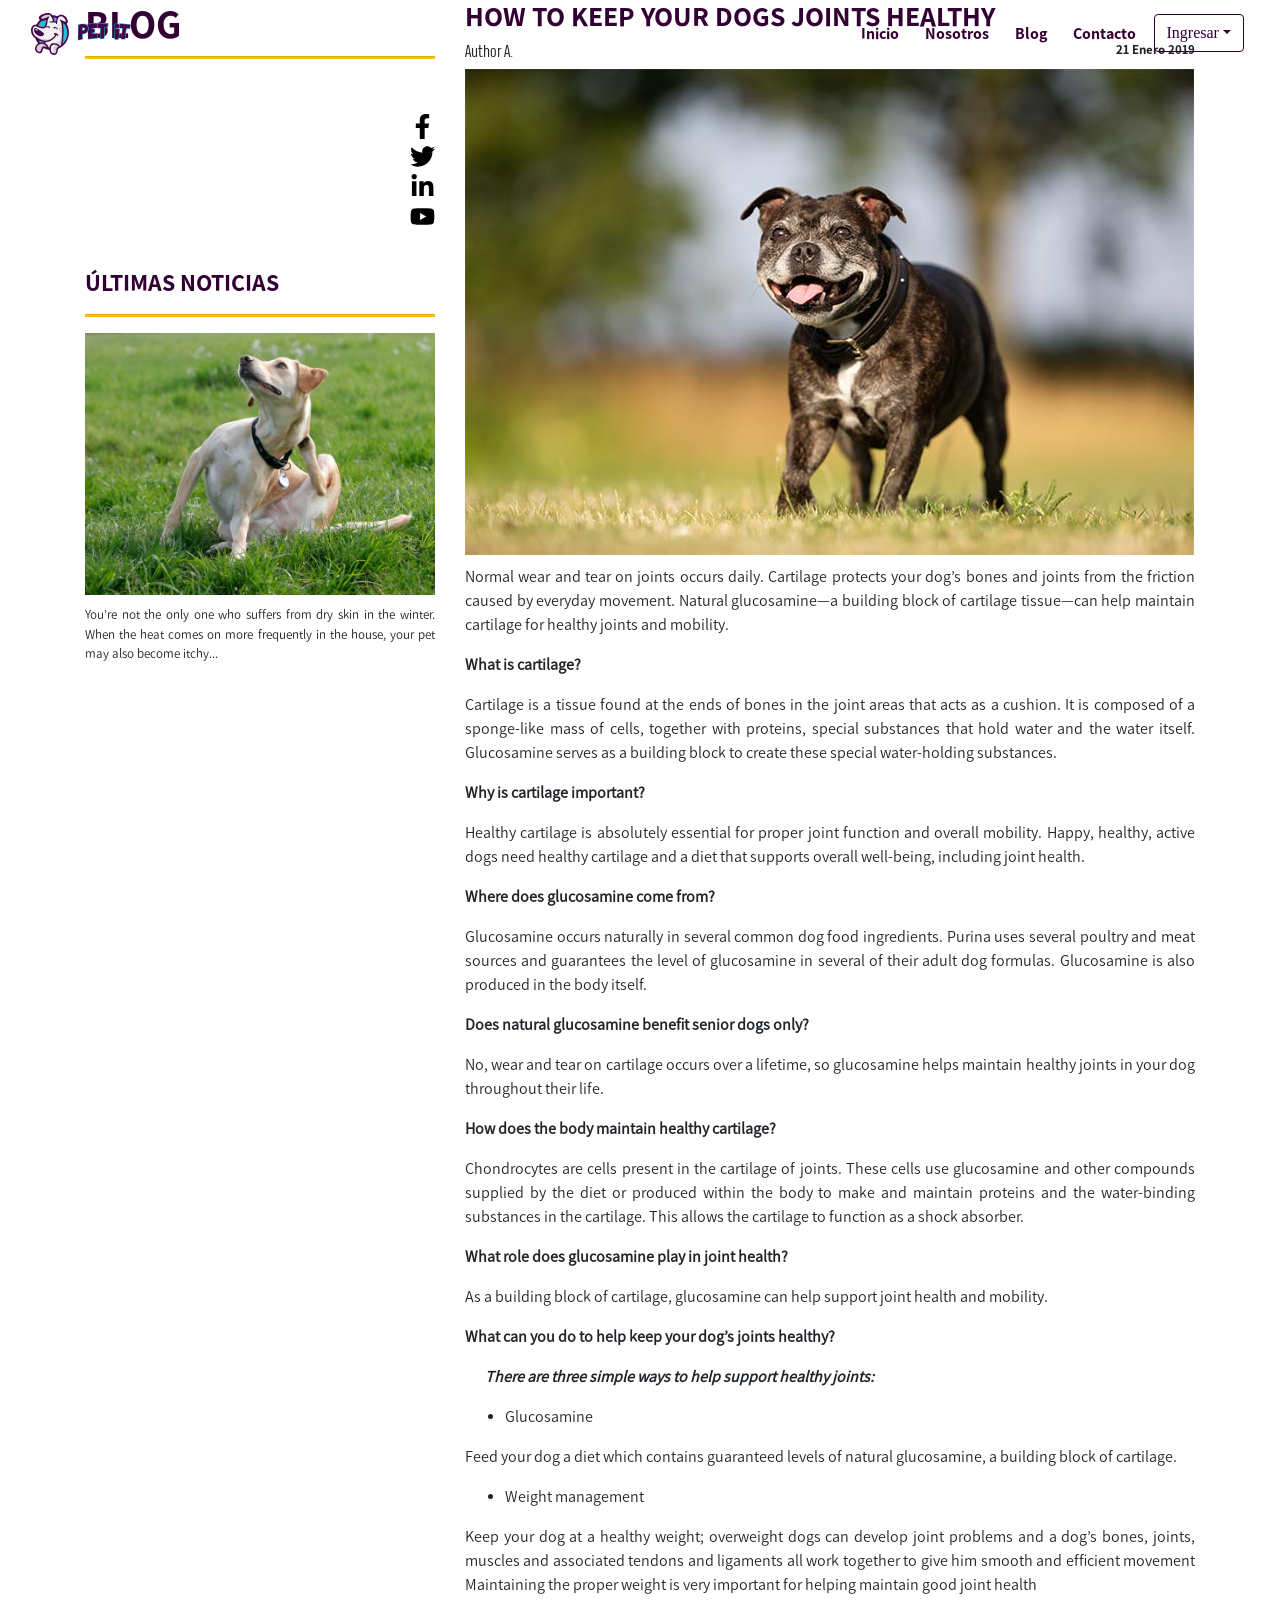
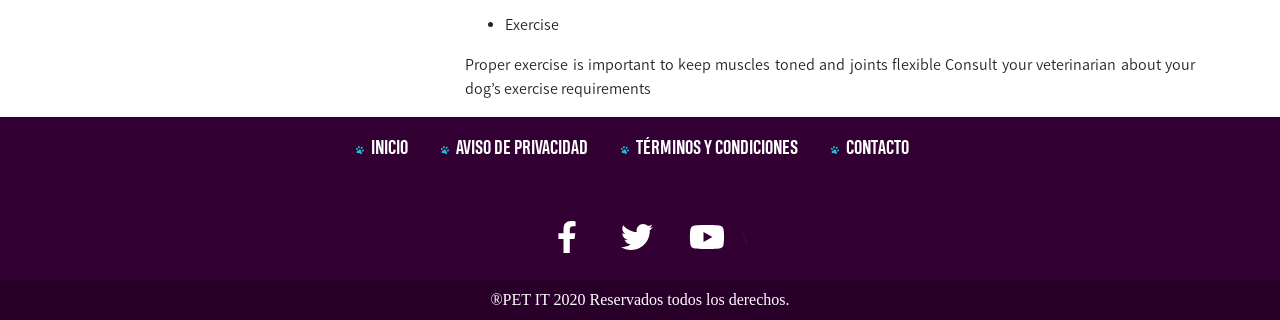
==== blog-example.html @ 390ecd63 "I added all the fields. All the HTML, CSS, and JavaScript fields were added. I added the  images too" ====
<!DOCTYPE html>
<html lang="en">
  <head>
    <meta charset="UTF-8" />
    <title>Blog Card 1</title>
    <script src="./js/all.js"></script>
    <link rel="stylesheet" href="./css/bootstrap.min.css" />
    <link rel="stylesheet" href="./css/styles.css" />
    <link
      rel="shortcut icon"
      href="./assets/icono-petit.png"
      type="image/x-icon"
    />
  </head>
  <body>
    <nav class="navbar navbar-petit navbar-expand-md" id="navbarPetit_blog">
      <div class="container-fluid">
        <a class="navbar-brand" href="./index.html"
          ><img src="./assets/SVG/logo-petit.svg" width="100px"
        /></a>
        <button
          id="font-menu"
          class="navbar-toggler"
          type="button"
          data-toggle="collapse"
          data-target="#navbarSignup"
          aria-controls="navbarSignup"
          aria-expanded="false"
          aria-label="Toggle navigation"
        >
          Menú<i class="fa fa-bars ml-2"></i>
        </button>
        <div class="collapse navbar-collapse" id="navbarSignup">
          <ul class="navbar-nav ml-auto" id="options">
            <li class="nav-item active">
              <a class="nav-link" href="#"
                >Inicio <span class="sr-only">(current)</span></a
              >
            </li>
            <li class="nav-item">
              <a class="nav-link" href="#">Nosotros</a>
            </li>
            <li class="nav-item">
              <a class="nav-link" href="#">Blog</a>
            </li>
            <li class="nav-item dropdown">
              <a class="nav-link" href="#">Contacto</a>
            </li>
            <li class="nav-item dropdown" id="btn-ingresar">
              <a
                class="btn btn-inicio dropdown-toggle"
                role="button"
                data-toggle="dropdown"
                href="#"
                >Ingresar</a
              >
              <div class="dropdown-menu" aria-labelledby="navbarSignup">
                <a class="dropdown-item" href="#">Iniciar sesión</a>
                <a class="dropdown-item" href="#">Crear cuenta</a>
              </div>
            </li>
          </ul>
        </div>
      </div>
    </nav>

    <div class="container">
      <div class="row">
        <div class="col-4" id="columna1">
          <h1 id="title-example">Blog</h1>
          <hr id="line-title-example" />
          <div class="columns float-right social-icons">
            <a href="#"
              ><img
                src="./assets/Icons/facebook-f-brands.svg"
                alt="icons-blog"
                class="icons-blog"
                id="facebook-blog"
            /></a>
            <a href="#"
              ><img
                src="./assets/Icons/twitter-brands.svg"
                alt="icons-blog"
                class="icons-blog"
            /></a>
            <a href="#"
              ><img
                src="./assets/Icons/linkedin-in-brands.svg"
                alt="icons-blog"
                class="icons-blog"
            /></a>
            <a href="#"
              ><img
                src="./assets/Icons/youtube-brands.svg"
                alt="icons-blog"
                class="icons-blog"
            /></a>
          </div>
          <div id="down">
            <a href="blog-example4.html" id="link-blogs"
              ><h4 id="last-news">Últimas noticias</h4></a
            >
            <hr id="line-lastnews" />
            <img
              src="./assets/JPEG/perrito-rasca.jpg"
              class="img-fluid"
              alt="Responsive image"
            />
            <p id="resume">
              You’re not the only one who suffers from dry skin in the winter.
              When the heat comes on more frequently in the house, your pet may
              also become itchy...
            </p>
          </div>
        </div>
        <div class="col-8">
          <div>
            <h3 id="title-example">
              How To Keep Your Dogs Joints Healthy
            </h3>

            <h6 id="author-example">
              Author A.
              <li>21 Enero 2019</li>
            </h6>

            <img
              src="./assets/JPG/dog-joint.jpg"
              class="img-fluid"
              alt="Responsive image"
              id="photo"
            />
            <div id="text-example">
              <p>
                Normal wear and tear on joints occurs daily. Cartilage protects
                your dog’s bones and joints from the friction caused by everyday
                movement. Natural glucosamine—a building block of cartilage
                tissue—can help maintain cartilage for healthy joints and
                mobility.
              </p>
              <p id="bold">What is cartilage?</p>
              <p>
                Cartilage is a tissue found at the ends of bones in the joint
                areas that acts as a cushion. It is composed of a sponge-like
                mass of cells, together with proteins, special substances that
                hold water and the water itself. Glucosamine serves as a
                building block to create these special water-holding substances.
              </p>
              <p id="bold">Why is cartilage important?</p>
              <p>
                Healthy cartilage is absolutely essential for proper joint
                function and overall mobility. Happy, healthy, active dogs need
                healthy cartilage and a diet that supports overall well-being,
                including joint health.
              </p>
              <p id="bold">Where does glucosamine come from?</p>
              <p>
                Glucosamine occurs naturally in several common dog food
                ingredients. Purina uses several poultry and meat sources and
                guarantees the level of glucosamine in several of their adult
                dog formulas. Glucosamine is also produced in the body itself.
              </p>
              <p id="bold">
                Does natural glucosamine benefit senior dogs only?
              </p>
              <p>
                No, wear and tear on cartilage occurs over a lifetime, so
                glucosamine helps maintain healthy joints in your dog throughout
                their life.
              </p>
              <p id="bold">How does the body maintain healthy cartilage?</p>
              <p>
                Chondrocytes are cells present in the cartilage of joints. These
                cells use glucosamine and other compounds supplied by the diet
                or produced within the body to make and maintain proteins and
                the water-binding substances in the cartilage. This allows the
                cartilage to function as a shock absorber.
              </p>
              <p id="bold">What role does glucosamine play in joint health?</p>
              <p>
                As a building block of cartilage, glucosamine can help support
                joint health and mobility.
              </p>
              <p id="bold">
                What can you do to help keep your dog’s joints healthy?
              </p>
              <p id="bold-and-italics">
                There are three simple ways to help support healthy joints:
              </p>
              <ul>
                <li>Glucosamine</li>
              </ul>
              <p>
                Feed your dog a diet which contains guaranteed levels of natural
                glucosamine, a building block of cartilage.
              </p>
              <ul>
                <li>Weight management</li>
              </ul>
              <p>
                Keep your dog at a healthy weight; overweight dogs can develop
                joint problems and a dog’s bones, joints, muscles and associated
                tendons and ligaments all work together to give him smooth and
                efficient movement Maintaining the proper weight is very
                important for helping maintain good joint health
              </p>
              <ul>
                <li>Exercise</li>
              </ul>
              <p>
                Proper exercise is important to keep muscles toned and joints
                flexible Consult your veterinarian about your dog’s exercise
                requirements
              </p>
            </div>
          </div>
        </div>
      </div>
    </div>

    <footer>
      <ul class="footer-links">
        <li><a href="#">Inicio</a></li>
        <li><a href="#">Aviso de privacidad</a></li>
        <li><a href="#">Términos y Condiciones</a></li>
        <li><a href="#">Contacto</a></li>
      </ul>
      <div class="social-media">
        <a href="#"><i class="fab fa-facebook-f"></i></a>
        <a href="#"><i class="fab fa-twitter"></i></a>
        <a href="#"><i class="fab fa-youtube"></i></a>\
      </div>
      <div class="footer-copyright">
        ®PET IT 2020 Reservados todos los derechos.
      </div>
    </footer>
    <script
      src="https://code.jquery.com/jquery-3.4.1.slim.min.js"
      integrity="sha384-J6qa4849blE2+poT4WnyKhv5vZF5SrPo0iEjwBvKU7imGFAV0wwj1yYfoRSJoZ+n"
      crossorigin="anonymous"
    ></script>
    <script
      src="https://cdn.jsdelivr.net/npm/popper.js@1.16.0/dist/umd/popper.min.js"
      integrity="sha384-Q6E9RHvbIyZFJoft+2mJbHaEWldlvI9IOYy5n3zV9zzTtmI3UksdQRVvoxMfooAo"
      crossorigin="anonymous"
    ></script>
    <script src="./js/bootstrap.min.js"></script>
    <script src="./js/main.js"></script>
  </body>
</html>

<!--<?php include "./footer.html" ?>Se manda llamara la pagina de footer mediante php-->
---- css/styles.css ----
:root {
  --blue: #2e82bc;
  --darkblue: #0c4e7a;
  --indigo: #6610f2;
  --purple: #330033;
  --pink: #e83e8c;
  --red: #b21f1f;
  --darkred: #840909;
  --orange: #fd7e14;
  --yellow: #fcbe10;
  --darkyellow: #f7931e;
  --green: #77b238;
  --darkgreen: #4e771e;
  --teal: #20c997;
  --cyan: #17a2b8;
  --white: #fff;
  --gray: #6c757d;
  --gray-dark: #3d3d3d;
  --primary: #330033;
  --secondary: #1dc0d6;
  --success: #77b238;
  --info: #17a2b8;
  --warning: #fcbe10;
  --danger: #b21f1f;
  --light: #f2f2f2;
  --dark: #232323;
  --font-family-sans-serif: -apple-system, BlinkMacSystemFont, "Segoe UI",
    Roboto, "Helvetica Neue", Arial, "Noto Sans", sans-serif,
    "Apple Color Emoji", "Segoe UI Emoji", "Segoe UI Symbol", "Noto Color Emoji";
  --font-family-monospace: SFMono-Regular, Menlo, Monaco, Consolas,
    "Liberation Mono", "Courier New", monospace;
}
@font-face {
  font-family: Assistant-Regular;
  src: url(./fonts/Assistant-Regular.woff);
}
@font-face {
  font-family: Assistant-Bold;
  src: url(./fonts/Assistant-Bold.woff);
}
@font-face {
  font-family: HeadingPro-Regular;
  src: url(./fonts/Heading-Pro-Book-trial.woff);
}
@font-face {
  font-family: HeadingPro-Bold;
  src: url(./fonts/Heading-Pro-Bold-trial.woff);
}
/*GENERAL SETTINGS*/
body {
  font-family: Assistant-Regular;
}
/*Buttons*/
.btn-outline-primary {
  display: block;
  border-color: var(--primary);
  color: var(--primary);
  padding: 0.3rem 1rem;
}
.btn-outline-primary:hover {
  background: var(--primary);
  border-color: var(--primary);
  color: var(--white);
  padding: 0.3rem 1rem;
}
.btn-yellow {
  border: none;
  color: var(--primary);
  background: var(--yellow);
  transition: 0.3s ease-in-out;
}
.btn-yellow:hover {
  box-shadow: 0 4px 0 var(--darkyellow);
}
.close-modal {
  width: 70px;
  height: 70px;
  border: none;
  border-radius: 50px;
  font-size: 2rem;
  color: var(--white);
  background: var(--red);
  top: -35px;
  left: -35px;
  position: absolute;
  transition: 0.3s ease-in-out;
}
.close-modal:hover {
  background: var(--darkred);
}
.link-arrows {
  width: max-content;
  background-color: transparent;
  border: none;
  color: var(--secondary);
  text-align: left;
  padding: 0.2rem 0;
  transition: all 0.3s ease-in-out;
  cursor: pointer;
}

.link-arrows:hover {
  color: var(--primary);
}

.link-arrows span {
  cursor: pointer;
  display: inline-block;
  position: relative;
}

.link-arrows span:after {
  content: "\00bb";
  position: absolute;
  opacity: 0;
  top: 0;
  right: -20px;
}

.link-arrows:hover span {
  padding-right: 15px;
  color: var(--primary);
}

.link-arrows:hover span:after {
  opacity: 1;
  right: 0;
}
.form-checkbox {
  display: flex;
}
.input-checkbox {
  position: relative;
  cursor: pointer;
  margin-right: 20px;
}
.input-checkbox:before {
  content: "";
  display: block;
  position: absolute;
  width: 25px;
  height: 25px;
  top: 0;
  left: 0;
  border: none;
  background-color: #d8d8d8;
}
.input-checkbox:checked:after {
  content: "";
  display: block;
  width: 10px;
  height: 30px;
  border: solid var(--primary);
  border-width: 0 2px 2px 0;
  -webkit-transform: rotate(45deg);
  -ms-transform: rotate(45deg);
  transform: rotate(45deg);
  position: absolute;
  top: -10px;
  left: 12px;
}
/*Menu*/
.title h2 {
  font-family: HeadingPro-Bold;
  text-transform: uppercase;
  text-align: center;
  font-size: 3rem;
  color: var(--primary);
}
.title-divider {
  width: 30%;
  height: 2px;
  margin: 1rem auto;
  background-color: var(--yellow);
}
/*menu*/
.navbar-collapse {
  background: transparent;
}
.navbar-toggler i {
  font-size: 1.5rem;
}
.navbar-toggler {
  color: var(--primary);
  border: 2px solid var(--primary);
  display: flex;
  justify-content: center;
  align-items: center;
}
.navbar-petit {
  position: fixed;
  top: 0;
  right: 0;
  left: 0;
  z-index: 1030;
  background: transparent;
}
.navbar-petit ul li a {
  color: var(--primary);
  margin: 0 5px;
  font-size: 1rem;
  transition: 0.3s ease-in-out;
}
.navbar-petit ul li a:hover {
  color: var(--yellow);
}
.navbar-petit2 {
  background: var(--primary);
}
.navbar-petit2 ul li a {
  color: var(--white);
  margin: 0 5px;
  font-size: 1rem;
  transition: 0.3s ease-in-out;
}
.navbar-petit2 ul li a:hover {
  color: var(--yellow);
}
.navbar-petit .dropdown-menu {
  margin: 0.8rem 0;
  border-radius: 0;
  padding: 0;
}
.navbar-petit .dropdown-item{
  cursor: pointer;
  margin: 0;
  padding: .5rem 1rem;
}
.navbar-petit .dropdown-item:hover,
.navbar-petit .dropdown-item:focus {
  color: var(--yellow);
  text-decoration: none;
  background-color: var(--primary);
}
.navbar-petit .btn-signup {
  color: var(--primary);
  border: 0.1rem solid var(--primary);
}
.navbar-petit .btn-signup:hover,
.navbar-petit .btn-signup:focus {
  color: var(--yellow);
  background: var(--primary);
}
.modal-title {
  width: 100%;
  height: auto;
  padding: 0.5rem 0;
}
/*Modales*/
.modal-title h2 {
  color: var(--primary);
  text-transform: uppercase;
  text-align: center;
  font-family: HeadingPro-Bold;
}
.modal-content {
  margin-top: 70px;
}
/*CAROUSEL*/
.carousel-indicators li {
  width: 20px;
  height: 20px;
  border-radius: 100%;
  background: rgba(255, 255, 255, 0.5);
  border: 1px solid var(--primary);
}
.carousel-indicators .active {
  opacity: 0.7;
  background: var(--secondary);
}
.carousel-control-prev,
.carousel-control-next {
  font-size: 3rem;
  transition: 0.3s ease-in-out;
  z-index: 10;
}
.carousel-control-prev:hover,
.carousel-control-next:hover {
  color: var(--yellow);
  z-index: 10;
}
.carousel-caption {
  top: 0;
  left: 0;
  right: 0;
  bottom: 0;
  padding: 15% 30% 15% 15%;
  display: flex;
  justify-content: center;
  align-items: flex;
  flex-direction: column;
  text-align: left;
  background-image: url("../assets/SVG/bg-gradient-header.svg");
}
.carousel-caption h3 {
  font-family: Assistant-Bold;
  font-size: 4rem;
  text-transform: uppercase;
  text-shadow: 0 0 10px rgba(0, 0, 0, 0.7);
}
.carousel-caption p {
  font-size: 1.2rem;
}
/*ICONS BOX*/
.icon-box {
  display: flex;
  flex-direction: column;
  padding: 1rem 0 0 0;
}
.icon-app {
  width: 150px;
  height: 150px;
  margin: 0 auto 1.5rem auto;
  padding: 0.5rem;
  background: #ffffff;
  border: 1px solid var(--secondary);
  display: flex;
  justify-content: center;
  align-items: center;
}
.icon-img {
  width: 50px;
}
.box-icon-content {
  display: flex;
  justify-content: center;
  align-items: center;
  flex-direction: column;
  padding: 0.5rem 0;
  text-align: center;
}
.box-icon-content h3 {
  font-family: HeadingPro-Bold;
  text-transform: uppercase;
}
/*ABOUT US*/
.section-team {
  width: 100%;
  background-position: center;
  background-size: cover;
  background-repeat: no-repeat;
  background-attachment: fixed;
  background-image: url("../assets/PNG/bg-huellas.png");
}

/*PIE DE PAGINA*/
footer {
  width: 100%;
  height: auto;
  background-color: var(--primary);
}
.social-media {
  width: 100%;
  display: flex;
  justify-content: center;
  align-items: center;
  padding: 0.5rem 0;
}
.social-media a {
  width: 70px;
  height: 70px;
  display: flex;
  justify-content: center;
  align-items: center;
  padding: 1rem;
  font-size: 2rem;
  border-radius: 100%;
  color: var(--white);
  background: transparent;
  transition: 0.3s ease-in-out;
}
.social-media a:hover {
  color: var(--yellow);
}
.footer-links {
  font-family: HeadingPro-Bold;
  width: 100%;
  padding: 0.5rem 0;
  display: flex;
  justify-content: center;
  align-items: center;
  padding: 1rem 0;
}
.footer-links li {
  list-style-image: url(../assets/SVG/huella-perro.svg);
  margin: 0 1.5rem;
}
.footer-links li a {
  font-size: 1.2rem;
  text-transform: uppercase;
  text-decoration: none;
  color: var(--white);
  transition: 0.3s ease-in-out;
}
.footer-links li a:hover {
  color: var(--yellow);
}
.footer-brand {
  width: 100%;
  height: auto;
  padding: 0.5rem 0;
  text-align: center;
  color: var(--white);
  background: rgba(0, 0, 0, 0.2);
}
/*section team*/
.carousel-wrap {
  width: 1000px;
  margin: auto;
  position: relative;
}
.owl-carousel .owl-nav {
  overflow: hidden;
  height: 0px;
}

.owl-theme .owl-dots .owl-dot.active span,
.owl-theme .owl-dots .owl-dot:hover span {
  background: #2caae1;
}

.owl-carousel .item {
  text-align: center;
}
.owl-carousel .nav-btn {
  height: 47px;
  position: absolute;
  width: 26px;
  cursor: pointer;
  top: 100px !important;
}

.owl-carousel .owl-prev.disabled,
.owl-carousel .owl-next.disabled {
  pointer-events: none;
  opacity: 0.2;
}

.owl-carousel .prev-slide {
  background: url(nav-icon.png) no-repeat scroll 0 0;
  left: -33px;
}
.owl-carousel .next-slide {
  background: url(nav-icon.png) no-repeat scroll -24px 0px;
  right: -33px;
}
.owl-carousel .prev-slide:hover {
  background-position: 0px -53px;
}
.owl-carousel .next-slide:hover {
  background-position: -24px -53px;
}

span.img-text {
  text-decoration: none;
  outline: none;
  transition: all 0.4s ease;
  -webkit-transition: all 0.4s ease;
  -moz-transition: all 0.4s ease;
  -o-transition: all 0.4s ease;
  cursor: pointer;
  width: 100%;
  font-size: 23px;
  display: block;
  text-transform: capitalize;
}
span.img-text:hover {
  color: #2caae1;
}
.box-img-team {
  width: 160px;
  height: 160px;
  padding: 0.5rem;
  border: 1px solid var(--secondary);
  border-radius: 100%;
  background: transparent;
}
.name-team {
  font-family: Assistant-Bold;
  color: var(--primary);
}
.role-team {
  font-family: Assistant-Regular;
  color: var(--secondary);
}
.social-media-user {
  background: transparent;
  padding: 0.5rem 0;
}
.social-media-user a {
  font-size: 1.5rem;
  margin: 0 0.25rem;
  color: var(--secondary);
  transition: 0.2s ease-in-out;
}
.social-media-user a:hover {
  font-size: 2rem;
  color: var(--yellow);
}
/*section sponsors*/
.img-sponsor img {
  cursor: pointer;
  padding: 0.5rem 1rem;
}
.box-triangle {
  position: absolute;
  width: 100%;
  height: 100px;
  background: #ffffff;
  -webkit-clip-path: polygon(0 0, 100% 0, 100% 50%, 50% 100%, 0 50%);
  clip-path: polygon(0 0, 100% 0, 100% 50%, 50% 100%, 0 50%);
}

.bg-blog {
  background: var(--secondary);
}
/*section blog*/
.title-blog{
  width: max-content;
  font-family: Assistant-Bold;
  color: var(--primary);
  border-bottom: 5px solid var(--yellow);
}
.card-blog {
  border: none;
  border-radius: 12px;
  transition: 0.3s ease-in-out;
}
.card-blog:hover {
  box-shadow: 0 0 0.5rem rgba(0, 0, 0, 0.5);
}
.divider-left {
  width: 30%;
  height: 2px;
  background: var(--yellow);
}
.title-card {
  font-family: HeadingPro-Bold;
  text-transform: uppercase;
  color: var(--primary);
}
.date-card {
  display: flex;
  justify-content: space-between;
  font-size: 1.2rem;
  color: var(--primary);
}
/*form send email*/
.form {
  font-family: Assistant-Bold;
}
.form .nav-tabs .nav-item.show .nav-link,
.nav-tabs .nav-link {
  font-family: Assistant-Bold;
  color: var(--gray);
  border-top: 3px solid var(--light);
  border-radius: 0;
  background: var(--light);
  cursor: pointer;
  transition: 0.3s ease-in-out;
}
.form .nav-tabs .nav-item.show .nav-link,
.nav-tabs .nav-link:hover {
  border-top: 3px solid var(--gray);
}
.form .nav-tabs .nav-item.show .nav-link,
.nav-tabs .nav-link.active {
  color: var(--primary);
  border: none;
  border-top: 3px solid var(--yellow);
  background: var(--light);
}
.form {
  background: var(--light);
  padding: 1rem 0.5rem;
}
.form-group-input {
  width: 100%;
  border: 1px solid var(--gray);
  border-radius: 4px;
  outline: none;
  color: var(--gray);
  padding: 0.5rem 3rem 0.5rem 3rem;
  box-sizing: border-box;
  background: rgba(0, 0, 0, 0.1);
  transition: 0.3s;
}
.form-group-input:focus {
  border-color: var(--secondary);
  background: var(--white);
  color: var(--secondary);
}

.form-group-icon {
  position: relative;
  margin: 0.5rem 0;
}

.form-group-icon svg {
  font-size: 1.5rem;
  position: absolute;
  left: 1rem;
  right: 1rem;
  top: 9px;
  color: var(--gray);
  transition: 0.3s;
}
.form-group-icon .form-group-input:focus + svg {
  color: var(--secondary);
}
.textarea-icon {
  width: 100%;
  border: 1px solid var(--gray);
  border-radius: 4px;
  outline: none;
  padding: 0.5rem 3rem 0.5rem 3rem;
  box-sizing: border-box;
  background: rgba(0, 0, 0, 0.1);
  transition: 0.3s;
}
.form-group-icon .textarea-icon:focus + svg {
  color: var(--secondary);
}
.textarea-icon:focus {
  border-color: var(--secondary);
  background: var(--white);
  color: var(--secondary);
}
/*section blog*/
.card {
  border: none;
  border-radius: 0.7rem;
  transition: 0.3s ease-in-out;
}
.card:hover {
  box-shadow: 0 0 0.5rem rgba(0, 0, 0, 0.5);
}
.divider-left {
  width: 30%;
  height: 2px;
  background: var(--yellow);
}
.title-card {
  font-family: HeadingPro-Bold;
  text-transform: uppercase;
  color: var(--primary);
}
.btn-outline-primary {
  border-color: var(--primary);
  color: var(--primary);
  padding: 0.3rem 1rem;
}
.btn-outline-primary:hover {
  background: var(--primary);
  border-color: var(--primary);
  color: var(--white);
  padding: 0.3rem 1rem;
}
.date-card {
  display: flex;
  justify-content: space-between;
  font-size: 1.2rem;
  color: var(--primary);
}
/*form footer*/
.form {
  font-family: Assistant-Bold;
}
.input-group-text {
  background: transparent;
  border-right: none;
  color: var(--primary);
  border-color: var(--primary);
}
.form .form-input {
  width: 100%;
  color: var(--primary);
  padding: 0.5rem 1rem;
  border-radius: 0 5px 5px 0;
  border-left: none;
  border-color: var(--primary);
  border-width: 1px;
}
.form .form-input::placeholder {
  color: var(--primary);
}

.form .form-input:focus,
.form-input.input-group-text:focus {
  outline: none;
  color: var(--secondary);
}
/* Estilos Blog */
.footer-copyright {
  width: 100%;
  height: auto;
  padding: 0.5rem 0;
  text-align: center;
  color: var(--white);
  background: rgba(0, 0, 0, 0.2);
  font-family: Assistant-Regukar;
  src: url(./fonts/Assistant-Regular.woff);
}
#options {
  font-family: Assistant-Bold;
  src: url(./fonts/Assistant-Bold.woff);
}
#btn-ingresar .btn-inicio {
  font-family: Assistant-Regukar;
  src: url(./fonts/Assistant-Regular.woff);
  color: var(--primary);
  border: 0.1rem solid var(--primary);
}

#title {
  font-family: Assistant-Bold;
  src: url(./fonts/Assistant-Bold.woff);
  color: var(--primary);
  padding-top: 10px;
  padding-left: 50px;
}

#btn {
  position: absolute;
  right: 0;
  bottom: 0;
  margin-bottom: 5px;
  margin-right: 5px;
}
#btn:hover {
  background-color: var(--primary);
  color: var(--yellow);
  border-color: var(--primary);
}
#first {
  margin-bottom: 10px;
  margin-top: 5px;
}

/* Estilo blog-example */

#title-example {
  font-family: Assistant-Bold;
  src: url(./fonts/Assistant-Bold.woff);
  position: relative;
  color: var(--primary);
  text-transform: uppercase;
}

#line-title-example {
  color: var(--yellow);
  margin-left: 0px;
  margin-top: 0px;
  background-color: var(--yellow);
  height: 2px;
  position: relative;
  margin-bottom: 50px;
}

#link-blogs:hover {
  color: var(--primary);
}

#line-lastnews {
  color: var(--yellow);
  background-color: var(--yellow);
  height: 2px;
  margin-left: 0px;
}

#last-news {
  font-family: Assistant-Bold;
  src: url(./fonts/Assistant-Bold.woff);
  color: var(--primary);
  text-transform: uppercase;
  padding-top: 10px;
}

#down {
  position: relative;
  margin-top: 200px;
}

#resume {
  padding-top: 10px;
  text-align: justify;
  font-size: small;
  src: url(./fonts/Heading-Pro-Book-trial.woff);
}

#text-example {
  font-family: Assistant-Regular;
  src: url(./fonts/Assistant-Regular.woff);
  text-align: justify;
  font-size: medium;
}

#title {
  font-family: Assistant-Bold;
  src: url(./fonts/Assistant-Bold.woff);
  text-transform: uppercase;
  text-align: left;
}

#author-example {
  font-family: HeadingPro-Regular;
  src: url(./fonts/Heading-Pro-Book-trial.woff);
  font-size: medium;
}
#author-example li {
  float: right;
  list-style-type: none;
  font-family: Assistant-Bold;
  src: url(./fonts/Assistant-Bold.woff);
  font-size: small;
}
p {
  text-align: justify;
}
#bold {
  font-weight: bold;
}
#bold-and-italics {
  font-weight: bold;
  margin-left: 20px;
  font-style: italic;
}
#photo {
  padding-bottom: 10px;
}
.icons-blog {
  width: 25px;
  height: 25px;
  columns: 4;
  display: block;
  margin-top: 5px;
}

#facebook-blog {
  color: var(--yellow);
}

@media (max-width: 992px) {
  .carousel-caption {
    padding: 0 30% 0 15%;
  }
  .carousel-caption h3 {
    font-size: 2rem;
  }
  .carousel-indicators li {
    width: 15px;
    height: 15px;
  }
  .carousel-caption p {
    font-size: 1rem;
  }
}

@media (max-width: 768px) {
  .carousel {
    margin-top: 70px;
  }
  .carousel-caption h3,
  .carousel-caption p {
    display: none;
  }
  .carousel-indicators li {
    width: 10px;
    height: 10px;
  }
  .carousel-control-prev,
  .carousel-control-next {
    font-size: 1.5rem;
  }
  .navbar-petit {
    background: #ffffff;
  }
  .navbar-collapse {
    background: #ffffff;
  }
  .icon-app {
    width: 100px;
    height: 100px;
  }
  .icon-img {
    width: 35px;
  }
  .modal-content {
    width: auto;
    margin-top: 70px;
    margin-left: 30px;
  }
  .close-modal {
    width: 50px;
    height: 50px;
    top: -25px;
    left: -25px;
    font-size: 1.5rem;
  }
}
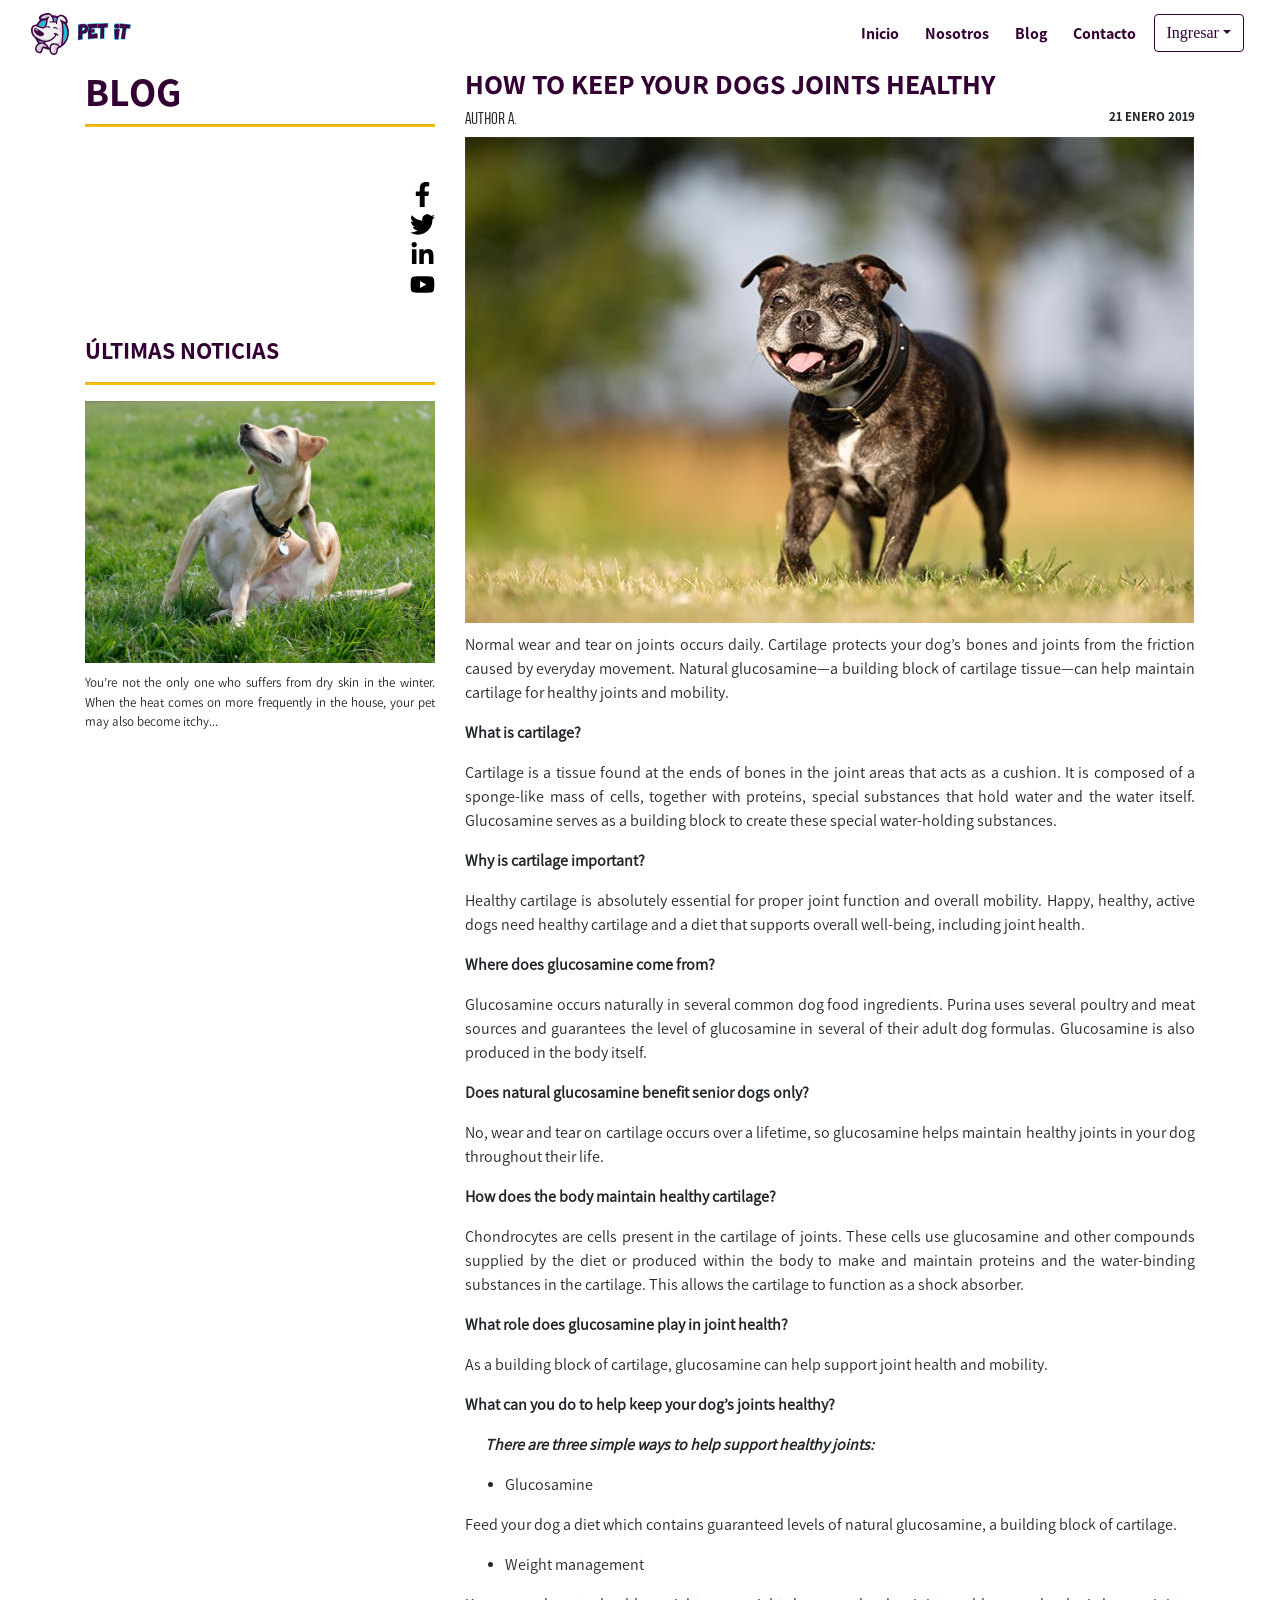
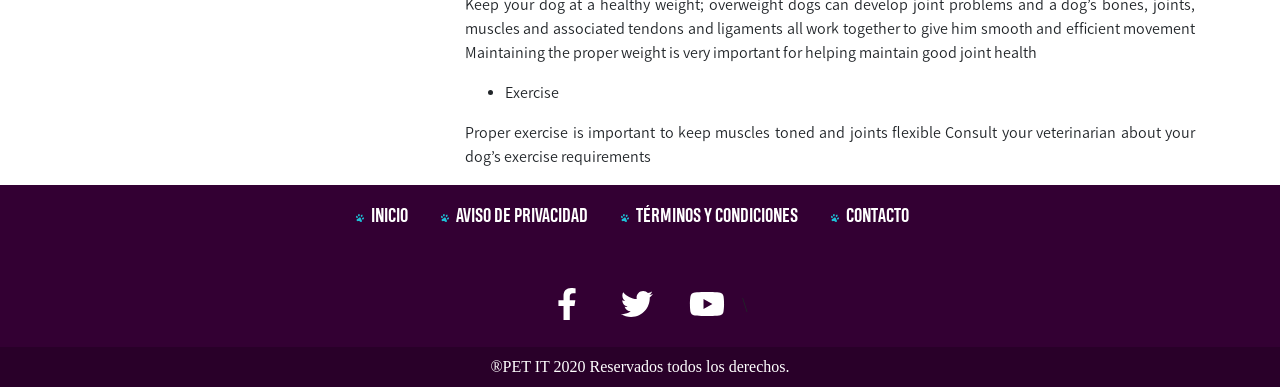
==== commit e851d417: "Fixed almost every link. It is missing a create client page but maybe will not be part of the beta." ====
--- a/blog-example.html
+++ b/blog-example.html
@@ -33,18 +33,18 @@
         <div class="collapse navbar-collapse" id="navbarSignup">
           <ul class="navbar-nav ml-auto" id="options">
             <li class="nav-item active">
-              <a class="nav-link" href="#"
+              <a class="nav-link" href="index.html#carouselExampleCaptions"
                 >Inicio <span class="sr-only">(current)</span></a
               >
             </li>
             <li class="nav-item">
-              <a class="nav-link" href="#">Nosotros</a>
+              <a class="nav-link" href="index.html#team">Nosotros</a>
             </li>
             <li class="nav-item">
-              <a class="nav-link" href="#">Blog</a>
+              <a class="nav-link" href="blog.html">Blog</a>
             </li>
             <li class="nav-item dropdown">
-              <a class="nav-link" href="#">Contacto</a>
+              <a class="nav-link" href="index.html#contacto">Contacto</a>
             </li>
             <li class="nav-item dropdown" id="btn-ingresar">
               <a
--- a/css/styles.css
+++ b/css/styles.css
@@ -221,16 +221,15 @@
   border-radius: 0;
   padding: 0;
 }
-.navbar-petit .dropdown-item{
+.navbar-petit .dropdown-item {
   cursor: pointer;
   margin: 0;
-  padding: .5rem 1rem;
+  padding: 0.5rem 1rem;
 }
 .navbar-petit .dropdown-item:hover,
 .navbar-petit .dropdown-item:focus {
-  color: var(--yellow);
+  color: var(--primary);
   text-decoration: none;
-  background-color: var(--primary);
 }
 .navbar-petit .btn-signup {
   color: var(--primary);
@@ -515,7 +514,7 @@
   background: var(--secondary);
 }
 /*section blog*/
-.title-blog{
+.title-blog {
   width: max-content;
   font-family: Assistant-Bold;
   color: var(--primary);
@@ -898,3 +897,408 @@
     font-size: 1.5rem;
   }
 }
+/* Estilos Blog */
+#navbarPetit_blog {
+  position: static;
+  top: 0;
+  right: 0;
+  left: 0;
+  z-index: 1030;
+  background: white;
+}
+#navbarPetit_blog ul li a {
+  color: var(--primary);
+  margin: 0 5px;
+  font-size: 1rem;
+  transition: 0.3s ease-in-out;
+}
+
+.card {
+  margin-top: 15px;
+  border: 15px;
+}
+.card img {
+  border-radius: 15px;
+}
+.card h5 {
+  font-family: HeadingPro-Bold;
+  src: url(./fonts/Heading-Pro-Bold-trial.woff);
+  font-size: xx-large;
+  text-transform: uppercase;
+  color: var(--primary);
+}
+#author {
+  font-family: Assistant-Bold;
+  src: url(./fonts/Assistant-Bold.woff);
+}
+#author li {
+  float: right;
+  list-style-type: none;
+  font-family: HeadingPro-Regular;
+  src: url(./fonts/Heading-Pro-Book-trial.woff);
+  font-size: medium;
+}
+h6 {
+  font-family: HeadingPro-Regular;
+  src: url(./fonts/Heading-Pro-Book-trial.woff);
+  font-size: small;
+  text-transform: uppercase;
+}
+#author li::before {
+  content: "■";
+  position: absolute;
+  right: 81px;
+  font-size: 1.1em;
+}
+.btn-primary {
+  color: var(--primary);
+  border: 0.1rem solid var(--primary);
+  background-color: white;
+  font-family: HeadingPro-Bold;
+  src: url(./fonts/Heading-Pro-Bold-trial.woff);
+}
+.card-text {
+  font-family: Assistant-Regukar;
+  src: url(./fonts/Assistant-Regular.woff);
+  font-size: large;
+}
+
+#line-title {
+  color: var(--yellow);
+  width: 150px;
+  margin-left: 50px;
+  margin-top: 0px;
+  background-color: var(--yellow);
+  height: 2px;
+  position: relative;
+}
+#line-cards {
+  color: var(--yellow);
+  width: 100px;
+  margin-left: 0px;
+  margin-top: 0px;
+  margin-bottom: 0px;
+  background-color: var(--yellow);
+  height: 2px;
+  position: relative;
+}
+
+#font-menu {
+  font-family: HeadingPro-Regular;
+  src: url(./fonts/Heading-Pro-Book-trial.woff);
+}
+.footer-copyright {
+  width: 100%;
+  height: auto;
+  padding: 0.5rem 0;
+  text-align: center;
+  color: var(--white);
+  background: rgba(0, 0, 0, 0.2);
+  font-family: Assistant-Regukar;
+  src: url(./fonts/Assistant-Regular.woff);
+}
+#options {
+  font-family: Assistant-Bold;
+  src: url(./fonts/Assistant-Bold.woff);
+}
+#btn-ingresar .btn-inicio {
+  font-family: Assistant-Regukar;
+  src: url(./fonts/Assistant-Regular.woff);
+  color: var(--primary);
+  border: 0.1rem solid var(--primary);
+}
+
+#title {
+  font-family: Assistant-Bold;
+  src: url(./fonts/Assistant-Bold.woff);
+  color: var(--primary);
+  padding-top: 10px;
+  padding-left: 50px;
+}
+
+#btn {
+  position: absolute;
+  right: 0;
+  bottom: 0;
+  margin-bottom: 5px;
+  margin-right: 5px;
+}
+#btn:hover {
+  background-color: var(--primary);
+  color: var(--yellow);
+  border-color: var(--primary);
+}
+#first {
+  margin-bottom: 10px;
+  margin-top: 5px;
+}
+
+/* Estilo blog-example */
+
+#title-example {
+  font-family: Assistant-Bold;
+  src: url(./fonts/Assistant-Bold.woff);
+  position: relative;
+  color: var(--primary);
+  text-transform: uppercase;
+}
+#img-blog {
+  height: 55%;
+  width: 100%;
+}
+
+#line-title-example {
+  color: var(--yellow);
+  margin-left: 0px;
+  margin-top: 0px;
+  background-color: var(--yellow);
+  height: 2px;
+  position: relative;
+  margin-bottom: 50px;
+}
+
+#link-blogs:hover {
+  color: var(--primary);
+}
+
+#line-lastnews {
+  color: var(--yellow);
+  background-color: var(--yellow);
+  height: 2px;
+  margin-left: 0px;
+}
+
+#last-news {
+  font-family: Assistant-Bold;
+  src: url(./fonts/Assistant-Bold.woff);
+  color: var(--primary);
+  text-transform: uppercase;
+  padding-top: 10px;
+}
+
+#down {
+  position: relative;
+  margin-top: 200px;
+}
+
+#resume {
+  padding-top: 10px;
+  text-align: justify;
+  font-size: small;
+  src: url(./fonts/Heading-Pro-Book-trial.woff);
+}
+
+#text-example {
+  font-family: Assistant-Regular;
+  src: url(./fonts/Assistant-Regular.woff);
+  text-align: justify;
+  font-size: medium;
+}
+
+#title {
+  font-family: Assistant-Bold;
+  src: url(./fonts/Assistant-Bold.woff);
+  text-transform: uppercase;
+  text-align: left;
+}
+
+#author-example {
+  font-family: HeadingPro-Regular;
+  src: url(./fonts/Heading-Pro-Book-trial.woff);
+  font-size: medium;
+}
+#author-example li {
+  float: right;
+  list-style-type: none;
+  font-family: Assistant-Bold;
+  src: url(./fonts/Assistant-Bold.woff);
+  font-size: small;
+}
+p {
+  text-align: justify;
+}
+#bold {
+  font-weight: bold;
+}
+#bold-and-italics {
+  font-weight: bold;
+  margin-left: 20px;
+  font-style: italic;
+}
+#photo {
+  padding-bottom: 10px;
+}
+.icons-blog {
+  width: 25px;
+  height: 25px;
+  columns: 4;
+  display: block;
+  margin-top: 5px;
+}
+
+#facebook-blog {
+  color: var(--yellow);
+}
+
+/* Estilo header pagina veterinario */
+#nav-edit:hover {
+  color: var(--primary);
+  background-color: white;
+  border: 0.1rem solid var(--primary);
+}
+
+#signUp:hover {
+  border: 0.1rem solid var(--primary);
+  color: var(--yellow);
+  background-color: var(--primary);
+}
+#img-vet {
+  width: 140px;
+}
+#change-photo:hover,
+#save-changes:hover {
+  color: white;
+  background-color: var(--primary);
+  border-color: var(--primary);
+}
+
+/* vet page CSS */
+.emp-profile {
+  padding: 3%;
+  margin-top: 3%;
+  margin-bottom: 3%;
+  border-radius: 0.5rem;
+  background: #fff;
+}
+.profile-img {
+  text-align: center;
+}
+.profile-img img {
+  width: 70%;
+  height: 100%;
+}
+.profile-img .file {
+  position: relative;
+  overflow: hidden;
+  margin-top: -20%;
+  width: 70%;
+  border: none;
+  border-radius: 0;
+  font-size: 15px;
+  background: #212529b8;
+}
+.profile-img .file input {
+  position: absolute;
+  opacity: 0;
+  right: 0;
+  top: 0;
+}
+.profile-head h5 {
+  color: #333;
+}
+.profile-head h6 {
+  color: #0062cc;
+}
+.profile-edit-btn {
+  border: none;
+  border-radius: 1.5rem;
+  width: 70%;
+  padding: 2%;
+  font-weight: 600;
+  color: #6c757d;
+  cursor: pointer;
+}
+
+.proile-rating span {
+  color: #495057;
+  font-size: 15px;
+  font-weight: 600;
+}
+.profile-head .nav-tabs {
+  margin-bottom: 5%;
+}
+.profile-head .nav-tabs .nav-link {
+  font-weight: 600;
+  border: none;
+}
+.profile-head .nav-tabs .nav-link.active {
+  border: none;
+  border-bottom: 2px solid #0062cc;
+}
+.profile-work {
+  padding: 14%;
+  margin-top: -15%;
+}
+.profile-work p {
+  font-size: 12px;
+  color: #818182;
+  font-weight: 600;
+  margin-top: 10%;
+}
+.profile-work a {
+  text-decoration: none;
+  color: #495057;
+  font-weight: 600;
+  font-size: 14px;
+}
+/* Vet page */
+#access1 {
+  margin-top: 80px;
+  margin-bottom: 5px;
+  background-color: white;
+  color: var(--primary);
+  border-color: var(--primary);
+}
+/* #access1,
+#access2,
+#access3 {
+  width: 150px;
+  height: 50px;
+} */
+
+#access1:hover,
+#access2:hover,
+#access3:hover,
+#btn-edit:hover {
+  background-color: var(--primary);
+  color: white;
+  border-color: var(--primary);
+}
+#access2,
+#access3 {
+  margin-bottom: 5px;
+  background-color: white;
+  color: var(--primary);
+  border-color: var(--primary);
+}
+#access2,
+#access3,
+#access1 {
+  margin-left: 10px;
+}
+#calendar {
+  width: 10px;
+}
+#card-vet {
+  margin-left: 40px;
+  margin-right: 40px;
+  margin-bottom: 40px;
+}
+#image-vet {
+  width: 400px;
+  height: auto;
+}
+#btn-edit {
+  background-color: white;
+  color: var(--primary);
+  border-color: var(--primary);
+}
+#information {
+  margin: 0px;
+  padding: 0px;
+}
+/* Estilo blog en index */
+#size {
+  width: 85%;
+  height: 200%;
+}
